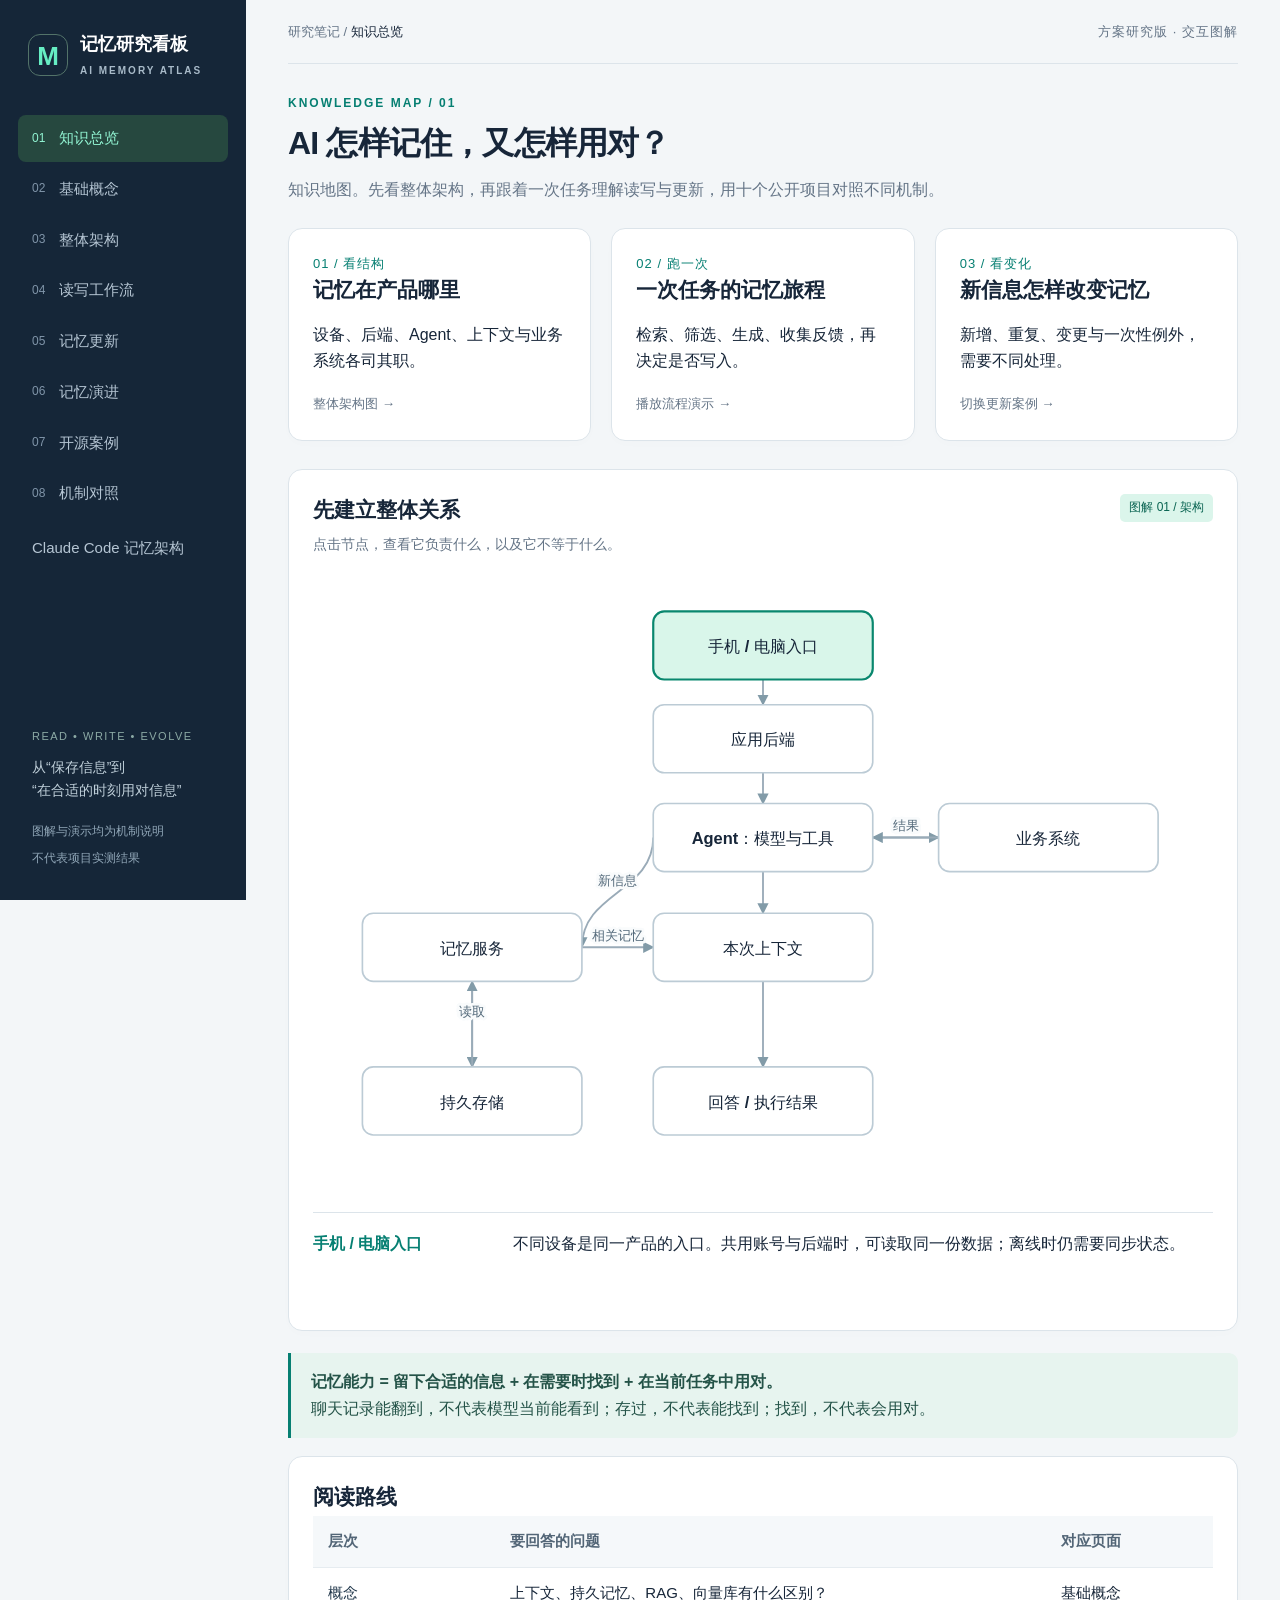
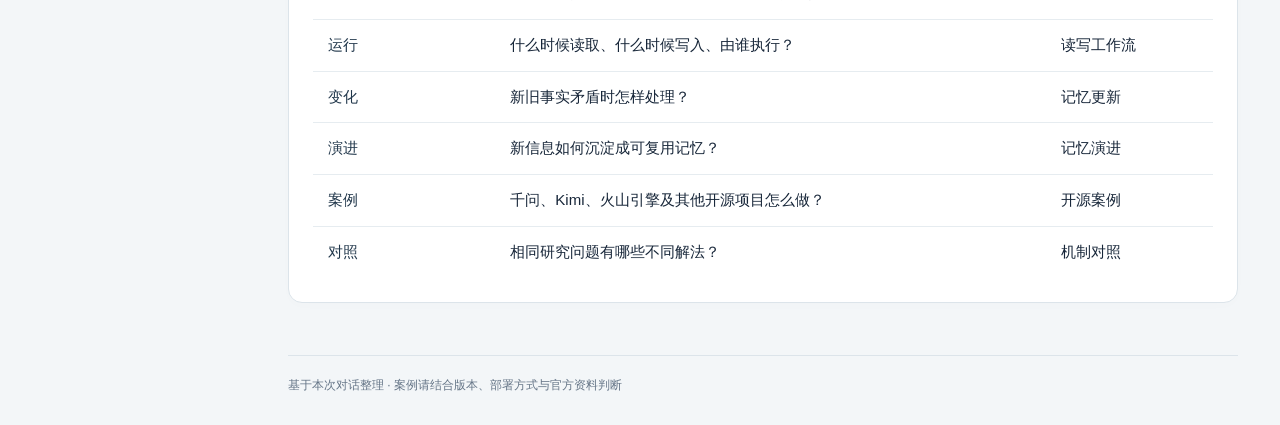
==== site/index.html @ fe49d086 "Publish AI Memory Atlas and Claude Code memory board." ====
<!doctype html>
<html lang="zh-CN"><head><meta charset="UTF-8"><meta name="viewport" content="width=device-width,initial-scale=1"><title>AI 记忆机制 · 研究看板</title><meta name="description" content="交互式理解 AI 记忆：概念、架构、读写流程、更新机制、迭代闭环与项目案例。"><link rel="icon" href="data:image/svg+xml,%3Csvg xmlns='http://www.w3.org/2000/svg' viewBox='0 0 64 64'%3E%3Crect width='64' height='64' rx='16' fill='%23172639'/%3E%3Ctext x='32' y='44' text-anchor='middle' fill='%235ee8c0' font-size='38' font-family='sans-serif'%3EM%3C/text%3E%3C/svg%3E"><link rel="stylesheet" href="style.css"><script src="research-data.js" defer></script><script src="app.js" defer></script></head><body><a class="skip" href="#main">跳到正文</a><aside class="sidebar"><div class="brand"><span class="brandmark">M</span><div>记忆研究看板<small>AI MEMORY ATLAS</small></div></div><nav id="nav" aria-label="知识章节"></nav><nav aria-label="专项看板"><a class="navitem" href="claude-code-memory-architecture.html">Claude Code 记忆架构</a></nav><div class="sidefoot"><span class="tiny-label">READ • WRITE • EVOLVE</span><p>从“保存信息”到<br>“在合适的时刻用对信息”</p><small>图解与演示均为机制说明<br>不代表项目实测结果</small></div></aside><main id="main"><header class="topbar"><span>研究笔记 / <b id="crumb">知识总览</b></span><span class="edition">方案研究版 · 交互图解</span></header><div id="page"></div><footer>基于本次对话整理 · 案例请结合版本、部署方式与官方资料判断</footer></main></body></html>
---- site/style.css ----
:root{--ink:#172639;--muted:#657587;--line:#dce4ea;--paper:#f3f6f8;--teal:#067f72;--mint:#dbf5eb;--blue:#285bd5;--orange:#a85a13;--sidebar:246px}*{box-sizing:border-box}body{margin:0;font:16px/1.65 -apple-system,BlinkMacSystemFont,"Segoe UI","PingFang SC","Microsoft YaHei",sans-serif;color:var(--ink);background:var(--paper)}button,a,input{font:inherit}button{cursor:pointer}a{color:var(--teal);text-underline-offset:4px}button:focus-visible,a:focus-visible,input:focus-visible{outline:3px solid #2c76e8;outline-offset:4px}.skip{position:absolute;top:-80px;z-index:9;background:white;padding:12px}.skip:focus{top:0}.sidebar{position:fixed;inset:0 auto 0 0;width:var(--sidebar);background:#152638;color:#fff;padding:30px 18px;display:flex;flex-direction:column;overflow:auto}.brand{display:flex;align-items:center;gap:12px;padding:0 10px 32px;font-weight:650;font-size:18px;white-space:nowrap}.brandmark{display:grid;place-items:center;border:1px solid #537369;border-radius:12px;width:40px;height:42px;color:#66edc3;font-size:26px}.brand small{display:block;font-size:10px;letter-spacing:2px;color:#a9bbc9;margin-top:3px}.navitem{display:flex;gap:14px;align-items:center;text-decoration:none;color:#b5c5d3;padding:11px 14px;border-radius:8px;margin:4px 0;font-size:15px}.navitem span{font-size:12px;color:#8095a9;font-variant-numeric:tabular-nums}.navitem:hover{background:#21394b;color:#fff}.navitem.active{background:#26483f;color:#92f5d3}.navitem.active span{color:#92f5d3}.sidefoot{margin-top:auto;padding:32px 14px 0}.tiny-label{font-size:11px;letter-spacing:1.5px;color:#8caaa5}.sidefoot p{font-size:14px;color:#c0d0da}.sidefoot small{font-size:12px;color:#90a6b7}main{margin-left:var(--sidebar);padding:0 42px;max-width:1800px}.topbar{display:flex;justify-content:space-between;border-bottom:1px solid var(--line);padding:21px 0;font-size:13px;color:var(--muted)}.topbar b{color:var(--ink);font-weight:500}.edition{letter-spacing:1px}#page{padding:30px 0}.eyebrow{text-transform:uppercase;letter-spacing:2px;font-size:12px;color:var(--teal);font-weight:600}h1{font-size:32px;line-height:1.35;margin:8px 0 12px;letter-spacing:-.8px}h2{font-size:21px;line-height:1.5;margin:0 0 16px}h3{font-size:17px;margin:0 0 8px}p{margin:8px 0 15px}.lead{max-width:860px;color:var(--muted);margin-bottom:24px}.card{background:#fff;border:1px solid var(--line);border-radius:14px;padding:24px;margin-bottom:22px;box-shadow:0 3px 12px #162c3c03}.cardhead{display:flex;justify-content:space-between;align-items:flex-start;gap:16px}.cardhead h2{margin-bottom:4px}.sub{font-size:14px;color:var(--muted)}.tag{font-size:12px;padding:4px 9px;border-radius:5px;background:#eaf0f5;color:#4d6173;white-space:nowrap}.tag.green{background:var(--mint);color:#086351}.grid{display:grid;gap:20px;grid-template-columns:repeat(2,minmax(0,1fr))}.grid.three{grid-template-columns:repeat(3,minmax(0,1fr))}.grid .card{margin-bottom:0}.section{margin-top:28px}.callout{padding:16px 20px;border-left:3px solid var(--teal);background:#e7f4ef;border-radius:0 9px 9px 0;margin:18px 0;color:#245348}.warning{border-left-color:#b7771c;background:#fff4df;color:#79551b}.tablewrap{overflow:auto}table{width:100%;border-collapse:collapse;font-size:15px}th{text-align:left;color:#536677;font-weight:600;background:#f5f8fa}th,td{padding:13px 15px;border-bottom:1px solid #e6ecf0;vertical-align:top}td:first-child{font-weight:550;color:#21374b;min-width:115px}tr:last-child td{border-bottom:0}ul,ol{padding-left:22px}li{margin:7px 0}.big-num{font-size:38px;line-height:1.2;font-weight:650;color:#147d6c}.route-link{display:block;color:inherit;text-decoration:none}.route-link:hover{border-color:#73bfae;transform:translateY(-2px)}.route-link small{color:var(--muted)}.route-link .n{color:var(--teal);font-size:13px;letter-spacing:1px}.diagram-wrap{overflow:auto;margin:12px 0 0;background:radial-gradient(#d5dfe6 .7px,transparent .7px);background-size:18px 18px;border-radius:10px}.diagram{display:block;width:100%;min-width:630px;height:auto}.edge{stroke:#9aabb8;stroke-width:1.7;fill:none}.edge.active{stroke:var(--teal);stroke-width:2.6;stroke-dasharray:8 5;animation:flow 1.3s linear infinite}.edge-label{font-size:12px;fill:#526879;paint-order:stroke;stroke:#f9fbfc;stroke-width:5px;stroke-linejoin:round}.node{cursor:pointer}.node rect,.node polygon{fill:#fff;stroke:#bccbd5;stroke-width:1.5;transition:fill .2s,stroke .2s}.node text{fill:var(--ink);font-size:15px;font-weight:550;pointer-events:none}.node .num{font-size:11px;font-weight:400;fill:#79919f}.node.active rect,.node.active polygon{fill:#d9f6ea;stroke:#09876e;stroke-width:2}.node:focus{outline:none}.node:focus rect,.node:focus polygon{stroke:#285bd5;stroke-width:3}.diagram-detail{display:grid;grid-template-columns:180px 1fr;gap:20px;border-top:1px solid var(--line);margin-top:14px;padding-top:18px;min-height:94px}.diagram-detail strong{color:var(--teal)}.diagram-detail p{margin:0}.controls{display:flex;flex-wrap:wrap;align-items:center;gap:10px;margin:14px 0}.btn{border:1px solid #ccd8df;color:var(--ink);background:white;border-radius:7px;padding:8px 15px;font-size:14px}.btn:hover{background:#f0f7f4;border-color:#76aa9c}.btn.primary,.btn[aria-pressed=true]{background:#176d5b;color:white;border-color:#176d5b}.btn:disabled{opacity:.45;cursor:default}.counter{margin-left:auto;color:var(--muted);font-size:13px}.step-strip{display:flex;gap:7px;flex-wrap:wrap;margin:15px 0}.step-strip button{border:0;background:#edf1f5;color:#526675;border-radius:6px;padding:7px 10px;font-size:13px}.step-strip button.active{background:#d4f2e7;color:#086351}.scenario{background:#172e3d;color:#e7f4f2;border-radius:10px;padding:21px 24px;margin:14px 0}.scenario small{color:#8fbbaf;font-size:12px;letter-spacing:1px}.scenario p{font-size:18px;margin-bottom:0}.two-state{display:grid;grid-template-columns:1fr 1fr;gap:16px}.statebox{border:1px solid var(--line);border-radius:9px;padding:18px}.statebox.after{background:#edfaf4;border-color:#a6d8c4}.statebox small{display:block;color:var(--muted);margin-bottom:8px}.pill{display:inline-block;font-size:12px;color:#4c6474;border:1px solid #cfdae1;padding:2px 8px;border-radius:20px;margin:2px}.pill.invalid{text-decoration:line-through;color:#8e7474}.scope{font-size:14px;color:#536b75}.budgetbar{display:flex;min-height:44px;border-radius:7px;overflow:hidden;background:#edf1f6;margin:18px 0}.budgetbar div{display:flex;justify-content:center;align-items:center;color:white;font-size:12px;transition:width .35s;overflow:hidden;white-space:nowrap}.legend{display:flex;flex-wrap:wrap;gap:15px;font-size:13px}.legend i{width:9px;height:9px;display:inline-block;margin-right:5px;border-radius:2px}.range{width:100%;accent-color:var(--teal)}.source{font-size:13px;margin-top:16px}.compare-tabs{display:flex;gap:8px;flex-wrap:wrap;margin-bottom:20px}.caseflow{display:flex;align-items:stretch;gap:10px;flex-wrap:wrap;margin:20px 0}.caseflow span{background:#eef6f3;padding:12px;border-radius:8px;flex:1;min-width:100px;text-align:center;font-size:14px}.caseflow b{align-self:center;color:#789487}.mechanism{display:flex;align-items:center;gap:14px;border-bottom:1px solid var(--line);padding:14px 0}.mechanism:last-child{border:0}.mechanism strong{width:95px;flex:none}.check{display:flex;gap:13px;padding:13px 0;border-bottom:1px solid var(--line);align-items:flex-start}.check input{margin-top:7px;accent-color:var(--teal);width:17px;height:17px;flex:none}.check span{display:block}.check small{display:block;color:var(--muted);font-size:14px}.check:has(input:checked){color:#19755d}.miniheader{display:flex;justify-content:space-between;align-items:center;gap:10px}.source-list a{display:block;padding:10px 0;border-bottom:1px solid var(--line)}footer{padding:20px 0 30px;color:var(--muted);font-size:12px;border-top:1px solid var(--line)}@keyframes flow{to{stroke-dashoffset:-26}}@media(prefers-reduced-motion:reduce){*{animation:none!important;transition:none!important}}@media(min-width:1600px){main{padding:0 64px}}@media(max-width:1100px){:root{--sidebar:210px}main{padding:0 24px}.grid.three{grid-template-columns:1fr 1fr}.brand{font-size:16px;padding-left:0;gap:8px}.diagram-detail{grid-template-columns:140px 1fr}}@media(max-width:760px){.sidebar{position:static;width:auto;padding:16px}.brand{padding-bottom:12px}.brand small{display:none}.brandmark{width:32px;height:32px;font-size:21px}#nav{display:flex;gap:4px;overflow:auto}.navitem{white-space:nowrap;padding:8px 10px;font-size:14px}.navitem span,.sidefoot{display:none}main{margin:0;padding:0 17px}.topbar{padding:13px 0}.edition{display:none}h1{font-size:26px}.grid,.grid.three,.two-state{grid-template-columns:1fr}.card{padding:18px}.diagram-detail{grid-template-columns:1fr;gap:6px}.cardhead{flex-wrap:wrap}th,td{padding:10px;min-width:145px}.counter{margin-left:0}#page{padding-top:23px}}@media print{.sidebar,.controls,.topbar,footer{display:none}main{margin:0;padding:0}.card{break-inside:avoid;box-shadow:none}.diagram{min-width:0}}

.case-picker{display:grid;grid-template-columns:repeat(3,minmax(0,1fr));gap:10px;margin:18px 0 28px}.case-choice{padding:14px;border:1px solid var(--line);border-radius:9px;background:white;text-align:left;color:var(--ink)}.case-choice b{display:block;font-size:15px}.case-choice small{display:block;font-size:13px;color:var(--muted);margin-top:4px}.case-choice[aria-pressed=true]{border-color:var(--teal);background:#e8f8f1}.case-title{display:flex;justify-content:space-between;gap:15px;margin:20px 0}.case-sources{display:flex;gap:12px 20px;flex-wrap:wrap;font-size:14px;margin-top:12px}@media(max-width:900px){.case-picker{grid-template-columns:repeat(2,minmax(0,1fr))}}@media(max-width:500px){.case-picker{grid-template-columns:1fr}.case-title{display:block}}
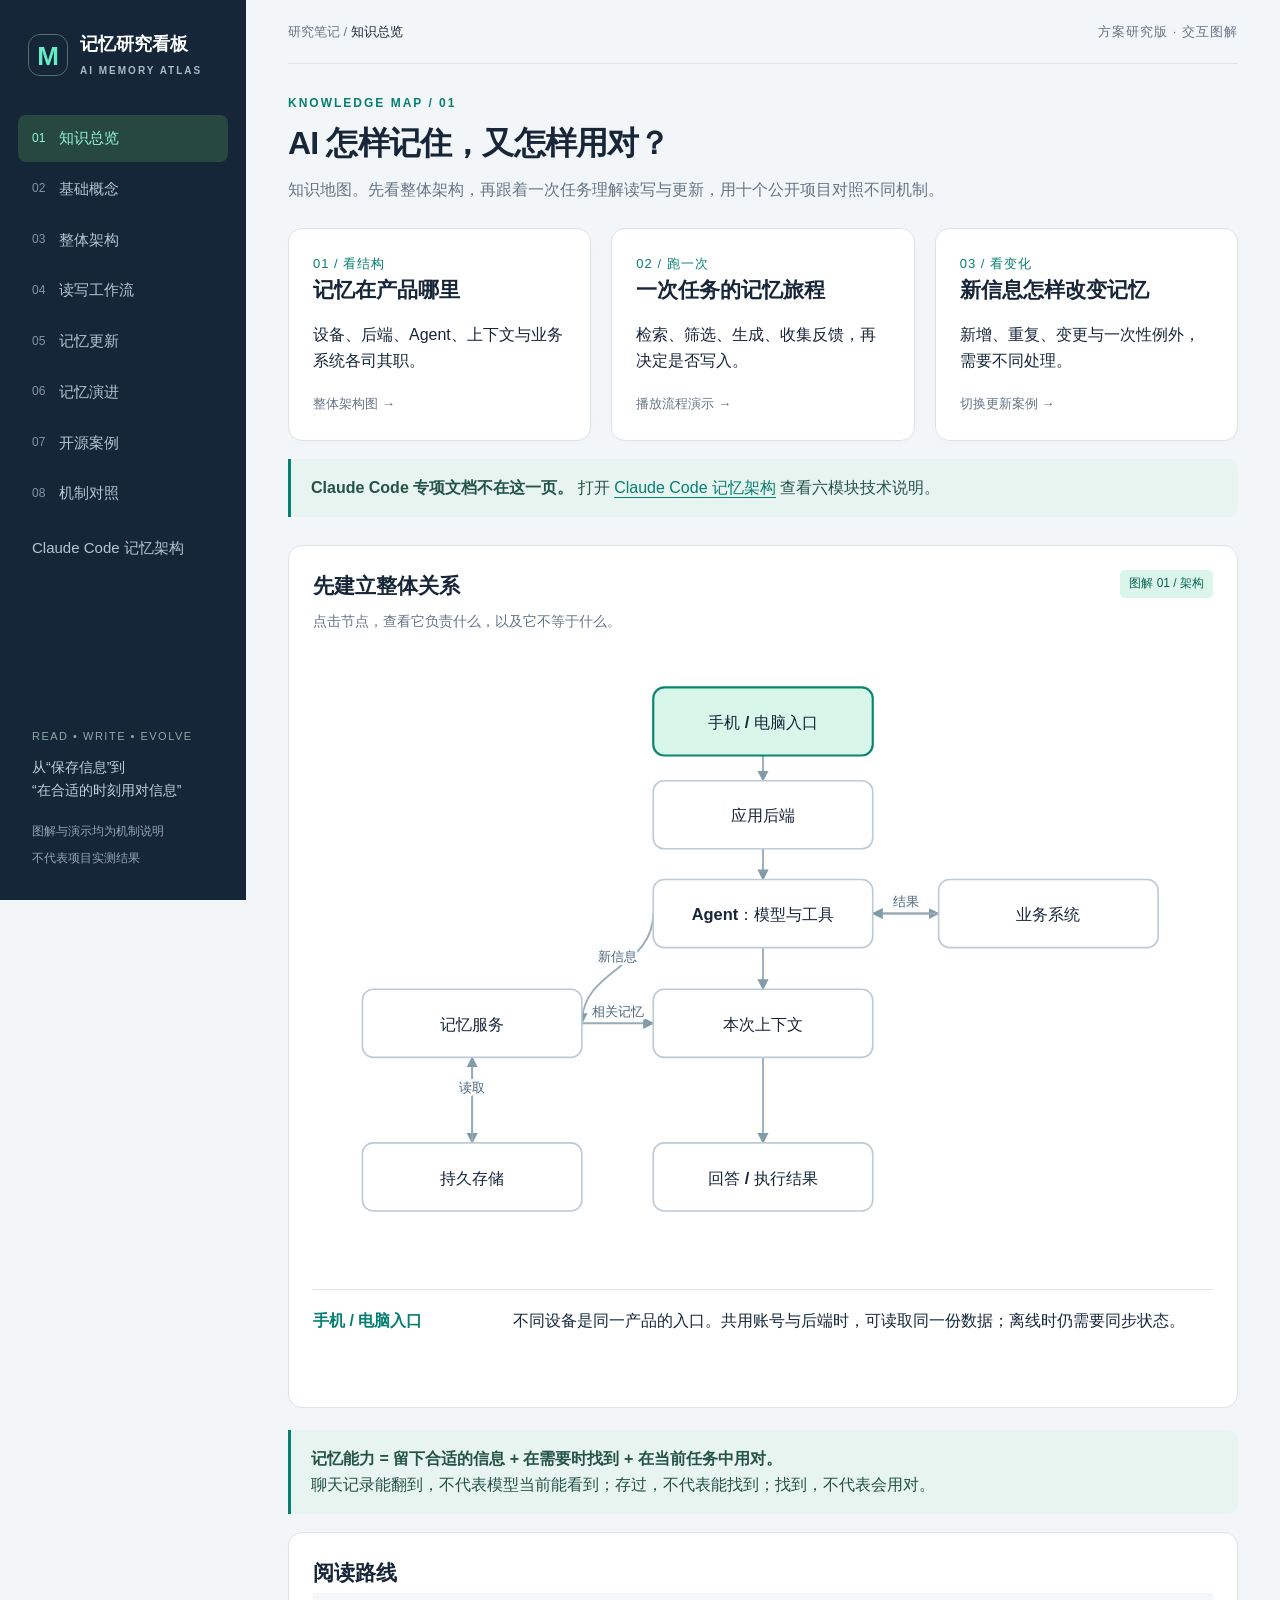
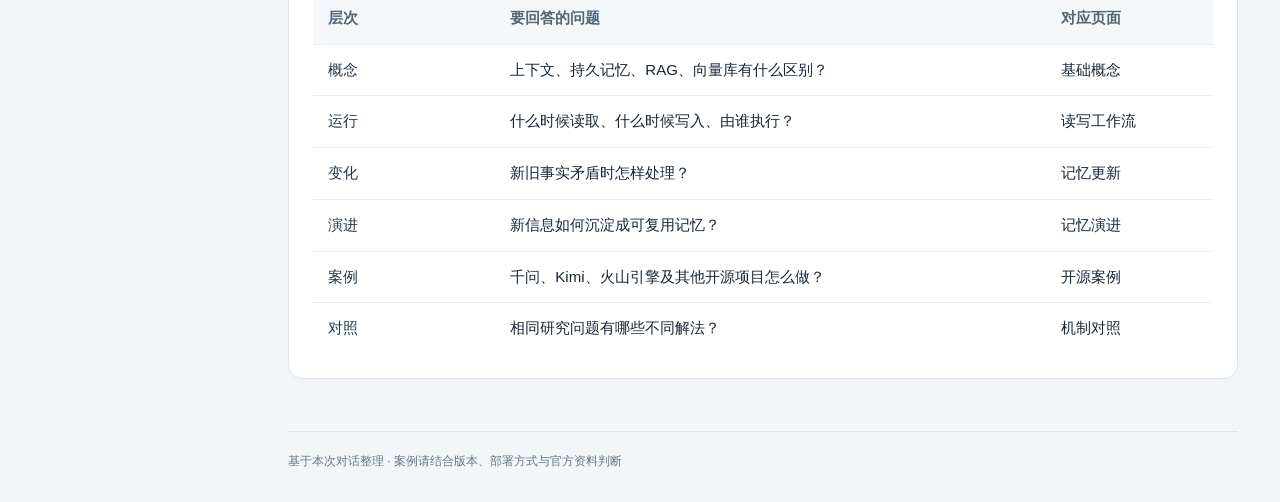
==== commit b1d0a3e5: "Put the Claude board on a short Pages URL with a homepage link." ====
--- a/site/index.html
+++ b/site/index.html
@@ -1,2 +1,2 @@
 <!doctype html>
-<html lang="zh-CN"><head><meta charset="UTF-8"><meta name="viewport" content="width=device-width,initial-scale=1"><title>AI 记忆机制 · 研究看板</title><meta name="description" content="交互式理解 AI 记忆：概念、架构、读写流程、更新机制、迭代闭环与项目案例。"><link rel="icon" href="data:image/svg+xml,%3Csvg xmlns='http://www.w3.org/2000/svg' viewBox='0 0 64 64'%3E%3Crect width='64' height='64' rx='16' fill='%23172639'/%3E%3Ctext x='32' y='44' text-anchor='middle' fill='%235ee8c0' font-size='38' font-family='sans-serif'%3EM%3C/text%3E%3C/svg%3E"><link rel="stylesheet" href="style.css"><script src="research-data.js" defer></script><script src="app.js" defer></script></head><body><a class="skip" href="#main">跳到正文</a><aside class="sidebar"><div class="brand"><span class="brandmark">M</span><div>记忆研究看板<small>AI MEMORY ATLAS</small></div></div><nav id="nav" aria-label="知识章节"></nav><nav aria-label="专项看板"><a class="navitem" href="claude-code-memory-architecture.html">Claude Code 记忆架构</a></nav><div class="sidefoot"><span class="tiny-label">READ • WRITE • EVOLVE</span><p>从“保存信息”到<br>“在合适的时刻用对信息”</p><small>图解与演示均为机制说明<br>不代表项目实测结果</small></div></aside><main id="main"><header class="topbar"><span>研究笔记 / <b id="crumb">知识总览</b></span><span class="edition">方案研究版 · 交互图解</span></header><div id="page"></div><footer>基于本次对话整理 · 案例请结合版本、部署方式与官方资料判断</footer></main></body></html>
+<html lang="zh-CN"><head><meta charset="UTF-8"><meta name="viewport" content="width=device-width,initial-scale=1"><title>AI 记忆机制 · 研究看板</title><meta name="description" content="交互式理解 AI 记忆：概念、架构、读写流程、更新机制、迭代闭环与项目案例。"><link rel="icon" href="data:image/svg+xml,%3Csvg xmlns='http://www.w3.org/2000/svg' viewBox='0 0 64 64'%3E%3Crect width='64' height='64' rx='16' fill='%23172639'/%3E%3Ctext x='32' y='44' text-anchor='middle' fill='%235ee8c0' font-size='38' font-family='sans-serif'%3EM%3C/text%3E%3C/svg%3E"><link rel="stylesheet" href="style.css"><script src="research-data.js" defer></script><script src="app.js" defer></script></head><body><a class="skip" href="#main">跳到正文</a><aside class="sidebar"><div class="brand"><span class="brandmark">M</span><div>记忆研究看板<small>AI MEMORY ATLAS</small></div></div><nav id="nav" aria-label="知识章节"></nav><nav aria-label="专项看板"><a class="navitem" href="/ai-memory/claude.html">Claude Code 记忆架构</a></nav><div class="sidefoot"><span class="tiny-label">READ • WRITE • EVOLVE</span><p>从“保存信息”到<br>“在合适的时刻用对信息”</p><small>图解与演示均为机制说明<br>不代表项目实测结果</small></div></aside><main id="main"><header class="topbar"><span>研究笔记 / <b id="crumb">知识总览</b></span><span class="edition">方案研究版 · 交互图解</span></header><div id="page"></div><footer>基于本次对话整理 · 案例请结合版本、部署方式与官方资料判断</footer></main></body></html>
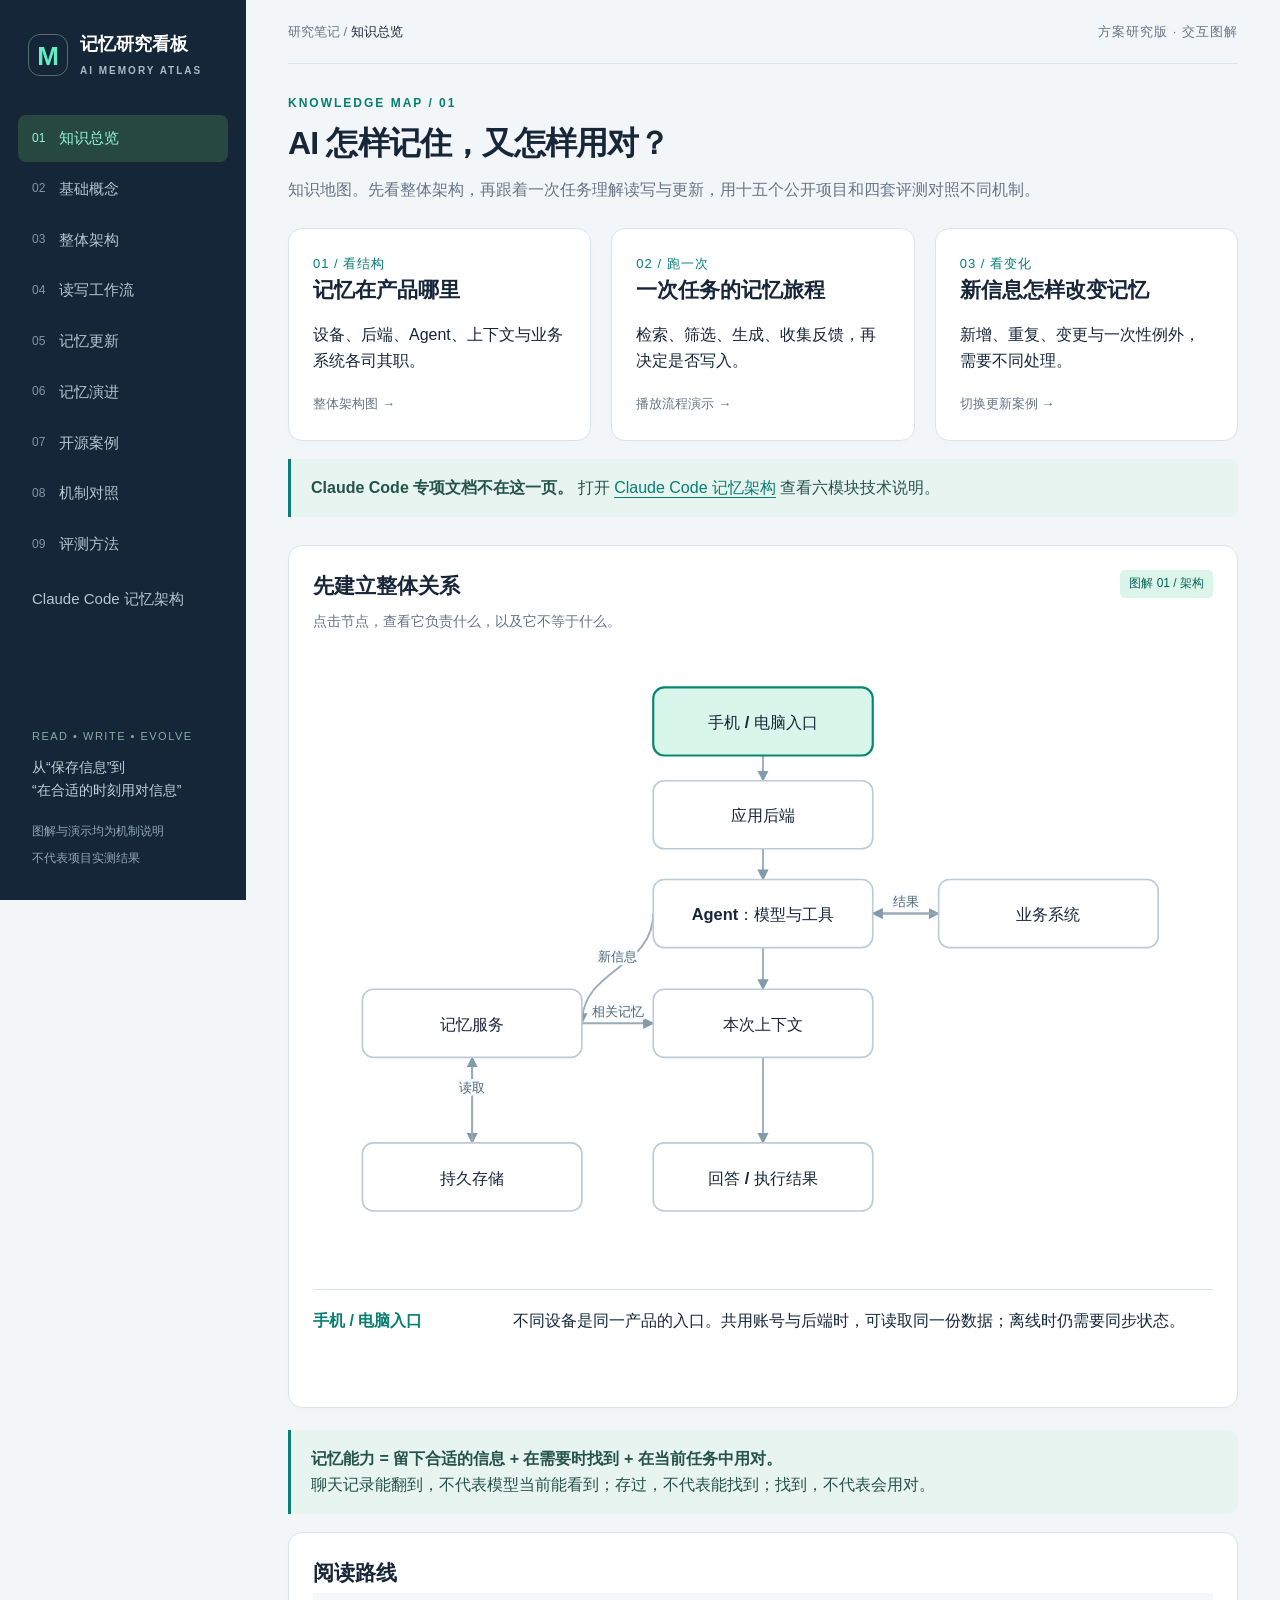
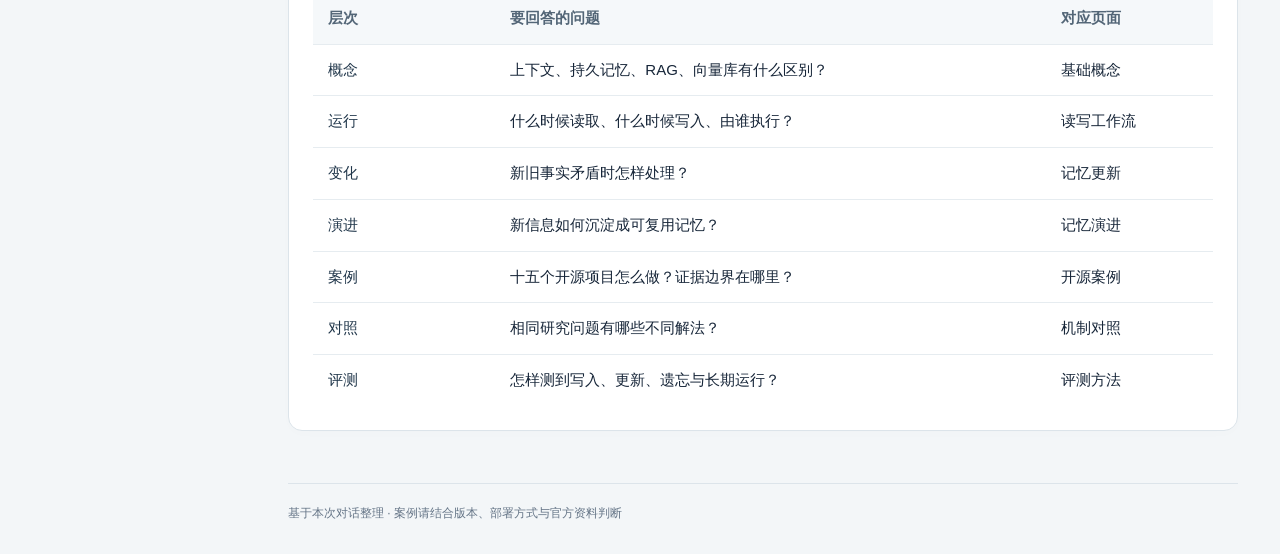
==== commit ae878dd3: "Expand AI memory research dashboard" ====
--- a/site/index.html
+++ b/site/index.html
@@ -1,2 +1,2 @@
 <!doctype html>
-<html lang="zh-CN"><head><meta charset="UTF-8"><meta name="viewport" content="width=device-width,initial-scale=1"><title>AI 记忆机制 · 研究看板</title><meta name="description" content="交互式理解 AI 记忆：概念、架构、读写流程、更新机制、迭代闭环与项目案例。"><link rel="icon" href="data:image/svg+xml,%3Csvg xmlns='http://www.w3.org/2000/svg' viewBox='0 0 64 64'%3E%3Crect width='64' height='64' rx='16' fill='%23172639'/%3E%3Ctext x='32' y='44' text-anchor='middle' fill='%235ee8c0' font-size='38' font-family='sans-serif'%3EM%3C/text%3E%3C/svg%3E"><link rel="stylesheet" href="style.css"><script src="research-data.js" defer></script><script src="app.js" defer></script></head><body><a class="skip" href="#main">跳到正文</a><aside class="sidebar"><div class="brand"><span class="brandmark">M</span><div>记忆研究看板<small>AI MEMORY ATLAS</small></div></div><nav id="nav" aria-label="知识章节"></nav><nav aria-label="专项看板"><a class="navitem" href="/ai-memory/claude.html">Claude Code 记忆架构</a></nav><div class="sidefoot"><span class="tiny-label">READ • WRITE • EVOLVE</span><p>从“保存信息”到<br>“在合适的时刻用对信息”</p><small>图解与演示均为机制说明<br>不代表项目实测结果</small></div></aside><main id="main"><header class="topbar"><span>研究笔记 / <b id="crumb">知识总览</b></span><span class="edition">方案研究版 · 交互图解</span></header><div id="page"></div><footer>基于本次对话整理 · 案例请结合版本、部署方式与官方资料判断</footer></main></body></html>
+<html lang="zh-CN"><head><meta charset="UTF-8"><meta name="viewport" content="width=device-width,initial-scale=1"><title>AI 记忆机制 · 研究看板</title><meta name="description" content="交互式理解 AI 记忆：架构、读写与更新流程、十五个开源案例、机制对照和公开评测方法。"><link rel="icon" href="data:image/svg+xml,%3Csvg xmlns='http://www.w3.org/2000/svg' viewBox='0 0 64 64'%3E%3Crect width='64' height='64' rx='16' fill='%23172639'/%3E%3Ctext x='32' y='44' text-anchor='middle' fill='%235ee8c0' font-size='38' font-family='sans-serif'%3EM%3C/text%3E%3C/svg%3E"><link rel="stylesheet" href="style.css"><script src="research-data.js" defer></script><script src="app.js" defer></script></head><body><a class="skip" href="#main">跳到正文</a><aside class="sidebar"><div class="brand"><span class="brandmark">M</span><div>记忆研究看板<small>AI MEMORY ATLAS</small></div></div><nav id="nav" aria-label="知识章节"></nav><nav aria-label="专项看板"><a class="navitem" href="/ai-memory/claude.html">Claude Code 记忆架构</a></nav><div class="sidefoot"><span class="tiny-label">READ • WRITE • EVOLVE</span><p>从“保存信息”到<br>“在合适的时刻用对信息”</p><small>图解与演示均为机制说明<br>不代表项目实测结果</small></div></aside><main id="main"><header class="topbar"><span>研究笔记 / <b id="crumb">知识总览</b></span><span class="edition">方案研究版 · 交互图解</span></header><div id="page"></div><footer>基于本次对话整理 · 案例请结合版本、部署方式与官方资料判断</footer></main></body></html>
--- a/site/style.css
+++ b/site/style.css
@@ -1,3 +1,4 @@
 :root{--ink:#172639;--muted:#657587;--line:#dce4ea;--paper:#f3f6f8;--teal:#067f72;--mint:#dbf5eb;--blue:#285bd5;--orange:#a85a13;--sidebar:246px}*{box-sizing:border-box}body{margin:0;font:16px/1.65 -apple-system,BlinkMacSystemFont,"Segoe UI","PingFang SC","Microsoft YaHei",sans-serif;color:var(--ink);background:var(--paper)}button,a,input{font:inherit}button{cursor:pointer}a{color:var(--teal);text-underline-offset:4px}button:focus-visible,a:focus-visible,input:focus-visible{outline:3px solid #2c76e8;outline-offset:4px}.skip{position:absolute;top:-80px;z-index:9;background:white;padding:12px}.skip:focus{top:0}.sidebar{position:fixed;inset:0 auto 0 0;width:var(--sidebar);background:#152638;color:#fff;padding:30px 18px;display:flex;flex-direction:column;overflow:auto}.brand{display:flex;align-items:center;gap:12px;padding:0 10px 32px;font-weight:650;font-size:18px;white-space:nowrap}.brandmark{display:grid;place-items:center;border:1px solid #537369;border-radius:12px;width:40px;height:42px;color:#66edc3;font-size:26px}.brand small{display:block;font-size:10px;letter-spacing:2px;color:#a9bbc9;margin-top:3px}.navitem{display:flex;gap:14px;align-items:center;text-decoration:none;color:#b5c5d3;padding:11px 14px;border-radius:8px;margin:4px 0;font-size:15px}.navitem span{font-size:12px;color:#8095a9;font-variant-numeric:tabular-nums}.navitem:hover{background:#21394b;color:#fff}.navitem.active{background:#26483f;color:#92f5d3}.navitem.active span{color:#92f5d3}.sidefoot{margin-top:auto;padding:32px 14px 0}.tiny-label{font-size:11px;letter-spacing:1.5px;color:#8caaa5}.sidefoot p{font-size:14px;color:#c0d0da}.sidefoot small{font-size:12px;color:#90a6b7}main{margin-left:var(--sidebar);padding:0 42px;max-width:1800px}.topbar{display:flex;justify-content:space-between;border-bottom:1px solid var(--line);padding:21px 0;font-size:13px;color:var(--muted)}.topbar b{color:var(--ink);font-weight:500}.edition{letter-spacing:1px}#page{padding:30px 0}.eyebrow{text-transform:uppercase;letter-spacing:2px;font-size:12px;color:var(--teal);font-weight:600}h1{font-size:32px;line-height:1.35;margin:8px 0 12px;letter-spacing:-.8px}h2{font-size:21px;line-height:1.5;margin:0 0 16px}h3{font-size:17px;margin:0 0 8px}p{margin:8px 0 15px}.lead{max-width:860px;color:var(--muted);margin-bottom:24px}.card{background:#fff;border:1px solid var(--line);border-radius:14px;padding:24px;margin-bottom:22px;box-shadow:0 3px 12px #162c3c03}.cardhead{display:flex;justify-content:space-between;align-items:flex-start;gap:16px}.cardhead h2{margin-bottom:4px}.sub{font-size:14px;color:var(--muted)}.tag{font-size:12px;padding:4px 9px;border-radius:5px;background:#eaf0f5;color:#4d6173;white-space:nowrap}.tag.green{background:var(--mint);color:#086351}.grid{display:grid;gap:20px;grid-template-columns:repeat(2,minmax(0,1fr))}.grid.three{grid-template-columns:repeat(3,minmax(0,1fr))}.grid .card{margin-bottom:0}.section{margin-top:28px}.callout{padding:16px 20px;border-left:3px solid var(--teal);background:#e7f4ef;border-radius:0 9px 9px 0;margin:18px 0;color:#245348}.warning{border-left-color:#b7771c;background:#fff4df;color:#79551b}.tablewrap{overflow:auto}table{width:100%;border-collapse:collapse;font-size:15px}th{text-align:left;color:#536677;font-weight:600;background:#f5f8fa}th,td{padding:13px 15px;border-bottom:1px solid #e6ecf0;vertical-align:top}td:first-child{font-weight:550;color:#21374b;min-width:115px}tr:last-child td{border-bottom:0}ul,ol{padding-left:22px}li{margin:7px 0}.big-num{font-size:38px;line-height:1.2;font-weight:650;color:#147d6c}.route-link{display:block;color:inherit;text-decoration:none}.route-link:hover{border-color:#73bfae;transform:translateY(-2px)}.route-link small{color:var(--muted)}.route-link .n{color:var(--teal);font-size:13px;letter-spacing:1px}.diagram-wrap{overflow:auto;margin:12px 0 0;background:radial-gradient(#d5dfe6 .7px,transparent .7px);background-size:18px 18px;border-radius:10px}.diagram{display:block;width:100%;min-width:630px;height:auto}.edge{stroke:#9aabb8;stroke-width:1.7;fill:none}.edge.active{stroke:var(--teal);stroke-width:2.6;stroke-dasharray:8 5;animation:flow 1.3s linear infinite}.edge-label{font-size:12px;fill:#526879;paint-order:stroke;stroke:#f9fbfc;stroke-width:5px;stroke-linejoin:round}.node{cursor:pointer}.node rect,.node polygon{fill:#fff;stroke:#bccbd5;stroke-width:1.5;transition:fill .2s,stroke .2s}.node text{fill:var(--ink);font-size:15px;font-weight:550;pointer-events:none}.node .num{font-size:11px;font-weight:400;fill:#79919f}.node.active rect,.node.active polygon{fill:#d9f6ea;stroke:#09876e;stroke-width:2}.node:focus{outline:none}.node:focus rect,.node:focus polygon{stroke:#285bd5;stroke-width:3}.diagram-detail{display:grid;grid-template-columns:180px 1fr;gap:20px;border-top:1px solid var(--line);margin-top:14px;padding-top:18px;min-height:94px}.diagram-detail strong{color:var(--teal)}.diagram-detail p{margin:0}.controls{display:flex;flex-wrap:wrap;align-items:center;gap:10px;margin:14px 0}.btn{border:1px solid #ccd8df;color:var(--ink);background:white;border-radius:7px;padding:8px 15px;font-size:14px}.btn:hover{background:#f0f7f4;border-color:#76aa9c}.btn.primary,.btn[aria-pressed=true]{background:#176d5b;color:white;border-color:#176d5b}.btn:disabled{opacity:.45;cursor:default}.counter{margin-left:auto;color:var(--muted);font-size:13px}.step-strip{display:flex;gap:7px;flex-wrap:wrap;margin:15px 0}.step-strip button{border:0;background:#edf1f5;color:#526675;border-radius:6px;padding:7px 10px;font-size:13px}.step-strip button.active{background:#d4f2e7;color:#086351}.scenario{background:#172e3d;color:#e7f4f2;border-radius:10px;padding:21px 24px;margin:14px 0}.scenario small{color:#8fbbaf;font-size:12px;letter-spacing:1px}.scenario p{font-size:18px;margin-bottom:0}.two-state{display:grid;grid-template-columns:1fr 1fr;gap:16px}.statebox{border:1px solid var(--line);border-radius:9px;padding:18px}.statebox.after{background:#edfaf4;border-color:#a6d8c4}.statebox small{display:block;color:var(--muted);margin-bottom:8px}.pill{display:inline-block;font-size:12px;color:#4c6474;border:1px solid #cfdae1;padding:2px 8px;border-radius:20px;margin:2px}.pill.invalid{text-decoration:line-through;color:#8e7474}.scope{font-size:14px;color:#536b75}.budgetbar{display:flex;min-height:44px;border-radius:7px;overflow:hidden;background:#edf1f6;margin:18px 0}.budgetbar div{display:flex;justify-content:center;align-items:center;color:white;font-size:12px;transition:width .35s;overflow:hidden;white-space:nowrap}.legend{display:flex;flex-wrap:wrap;gap:15px;font-size:13px}.legend i{width:9px;height:9px;display:inline-block;margin-right:5px;border-radius:2px}.range{width:100%;accent-color:var(--teal)}.source{font-size:13px;margin-top:16px}.compare-tabs{display:flex;gap:8px;flex-wrap:wrap;margin-bottom:20px}.caseflow{display:flex;align-items:stretch;gap:10px;flex-wrap:wrap;margin:20px 0}.caseflow span{background:#eef6f3;padding:12px;border-radius:8px;flex:1;min-width:100px;text-align:center;font-size:14px}.caseflow b{align-self:center;color:#789487}.mechanism{display:flex;align-items:center;gap:14px;border-bottom:1px solid var(--line);padding:14px 0}.mechanism:last-child{border:0}.mechanism strong{width:95px;flex:none}.check{display:flex;gap:13px;padding:13px 0;border-bottom:1px solid var(--line);align-items:flex-start}.check input{margin-top:7px;accent-color:var(--teal);width:17px;height:17px;flex:none}.check span{display:block}.check small{display:block;color:var(--muted);font-size:14px}.check:has(input:checked){color:#19755d}.miniheader{display:flex;justify-content:space-between;align-items:center;gap:10px}.source-list a{display:block;padding:10px 0;border-bottom:1px solid var(--line)}footer{padding:20px 0 30px;color:var(--muted);font-size:12px;border-top:1px solid var(--line)}@keyframes flow{to{stroke-dashoffset:-26}}@media(prefers-reduced-motion:reduce){*{animation:none!important;transition:none!important}}@media(min-width:1600px){main{padding:0 64px}}@media(max-width:1100px){:root{--sidebar:210px}main{padding:0 24px}.grid.three{grid-template-columns:1fr 1fr}.brand{font-size:16px;padding-left:0;gap:8px}.diagram-detail{grid-template-columns:140px 1fr}}@media(max-width:760px){.sidebar{position:static;width:auto;padding:16px}.brand{padding-bottom:12px}.brand small{display:none}.brandmark{width:32px;height:32px;font-size:21px}#nav{display:flex;gap:4px;overflow:auto}.navitem{white-space:nowrap;padding:8px 10px;font-size:14px}.navitem span,.sidefoot{display:none}main{margin:0;padding:0 17px}.topbar{padding:13px 0}.edition{display:none}h1{font-size:26px}.grid,.grid.three,.two-state{grid-template-columns:1fr}.card{padding:18px}.diagram-detail{grid-template-columns:1fr;gap:6px}.cardhead{flex-wrap:wrap}th,td{padding:10px;min-width:145px}.counter{margin-left:0}#page{padding-top:23px}}@media print{.sidebar,.controls,.topbar,footer{display:none}main{margin:0;padding:0}.card{break-inside:avoid;box-shadow:none}.diagram{min-width:0}}
 
 .case-picker{display:grid;grid-template-columns:repeat(3,minmax(0,1fr));gap:10px;margin:18px 0 28px}.case-choice{padding:14px;border:1px solid var(--line);border-radius:9px;background:white;text-align:left;color:var(--ink)}.case-choice b{display:block;font-size:15px}.case-choice small{display:block;font-size:13px;color:var(--muted);margin-top:4px}.case-choice[aria-pressed=true]{border-color:var(--teal);background:#e8f8f1}.case-title{display:flex;justify-content:space-between;gap:15px;margin:20px 0}.case-sources{display:flex;gap:12px 20px;flex-wrap:wrap;font-size:14px;margin-top:12px}@media(max-width:900px){.case-picker{grid-template-columns:repeat(2,minmax(0,1fr))}}@media(max-width:500px){.case-picker{grid-template-columns:1fr}.case-title{display:block}}
+.case-meta{display:flex;gap:7px;flex-wrap:wrap;margin-top:8px}.case-meta span{font-size:12px;color:#3f5d6a;background:#edf4f6;border-radius:5px;padding:3px 8px}.archetype-map{margin-top:20px;overflow:hidden;border-top:1px solid var(--line)}.archetype-axis,.archetype-row{display:grid;grid-template-columns:150px minmax(110px,1fr) minmax(70px,.7fr) minmax(110px,1fr) minmax(150px,1fr);align-items:center;gap:10px}.archetype-axis{padding:8px 0;color:var(--muted);font-size:12px}.archetype-axis span:first-child{grid-column:2}.archetype-row{min-height:65px;border-top:1px solid #edf1f3}.archetype-row>b{font-size:14px}.archetype-row i{height:2px;background:#bdcbd2;position:relative}.archetype-row i:after{content:"";position:absolute;right:-1px;top:-4px;border-left:7px solid #829ba8;border-top:5px solid transparent;border-bottom:5px solid transparent}.archetype-row i.late{background:linear-gradient(90deg,#bdcbd2 50%,var(--teal) 50%)}.stage{padding:8px 10px;border:1px solid var(--line);border-radius:7px;text-align:center;font-size:13px;background:#f7f9fa}.stage.on{background:var(--mint);border-color:#97cfbd;color:#086351;font-weight:600}.examples{font-size:13px;color:var(--muted)}.visual-caption{margin:12px 0 0}.eval-chain{display:flex;align-items:stretch;gap:9px;margin-top:20px}.eval-chain>div{flex:1;min-width:95px;border-top:3px solid var(--teal);background:#f3f8f7;padding:13px 11px;border-radius:0 0 8px 8px}.eval-chain span,.eval-chain b,.eval-chain small{display:block}.eval-chain span{font-size:11px;color:var(--teal);letter-spacing:1px}.eval-chain b{font-size:15px;margin:4px 0}.eval-chain small{font-size:12px;color:var(--muted)}.eval-chain>i{align-self:center;color:#8ca0aa;font-style:normal}@media(max-width:900px){.archetype-axis,.archetype-row{grid-template-columns:120px minmax(95px,1fr) 42px minmax(95px,1fr)}.archetype-axis span:last-child,.examples{display:none}.eval-chain{display:grid;grid-template-columns:repeat(3,minmax(0,1fr))}.eval-chain>i{display:none}}@media(max-width:560px){.archetype-axis{display:none}.archetype-row{grid-template-columns:1fr 1fr;gap:7px;padding:12px 0}.archetype-row>b{grid-column:1/-1}.archetype-row i{display:none}.stage{text-align:left}.eval-chain{grid-template-columns:repeat(2,minmax(0,1fr))}}
